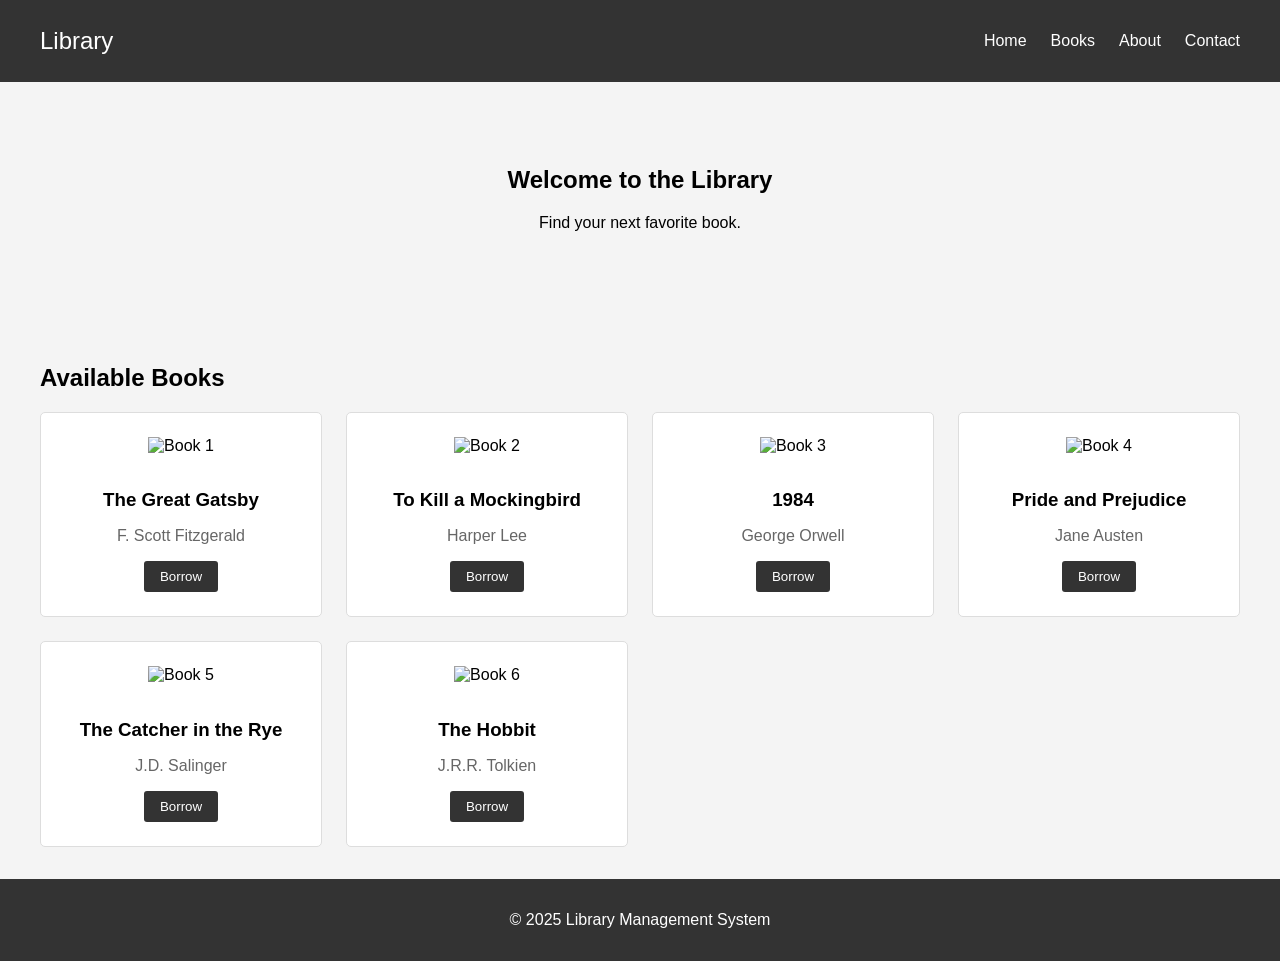
==== index.html @ 708ff2c1 "feat: Create initial homepage template for library management system This commit introduces the init" ====
<!DOCTYPE html>
<html lang="en">
<head>
    <meta charset="UTF-8">
    <meta name="viewport" content="width=device-width, initial-scale=1.0">
    <title>Library Management</title>
    <link rel="stylesheet" href="css/style.css">
</head>
<body>
    <header>
        <nav>
            <div class="logo">
                <a href="index.html">Library</a>
            </div>
            <ul>
                <li><a href="index.html">Home</a></li>
                <li><a href="#">Books</a></li>
                <li><a href="#">About</a></li>
                <li><a href="#">Contact</a></li>
            </ul>
        </nav>
    </header>

    <main>
        <section class="hero">
            <h1>Welcome to the Library</h1>
            <p>Find your next favorite book.</p>
        </section>

        <section class="books-grid">
            <h2>Available Books</h2>
            <div class="books-container">
                <div class="book-card">
                    <img src="https://via.placeholder.com/150/0000FF/FFFFFF?text=Book" alt="Book 1">
                    <h3>The Great Gatsby</h3>
                    <p>F. Scott Fitzgerald</p>
                    <button>Borrow</button>
                </div>
                <div class="book-card">
                    <img src="https://via.placeholder.com/150/FF0000/FFFFFF?text=Book" alt="Book 2">
                    <h3>To Kill a Mockingbird</h3>
                    <p>Harper Lee</p>
                    <button>Borrow</button>
                </div>
                <div class="book-card">
                    <img src="https://via.placeholder.com/150/00FF00/FFFFFF?text=Book" alt="Book 3">
                    <h3>1984</h3>
                    <p>George Orwell</p>
                    <button>Borrow</button>
                </div>
                 <div class="book-card">
                    <img src="https://via.placeholder.com/150/FFFF00/FFFFFF?text=Book" alt="Book 4">
                    <h3>Pride and Prejudice</h3>
                    <p>Jane Austen</p>
                    <button>Borrow</button>
                </div>
                 <div class="book-card">
                    <img src="https://via.placeholder.com/150/FF00FF/FFFFFF?text=Book" alt="Book 5">
                    <h3>The Catcher in the Rye</h3>
                    <p>J.D. Salinger</p>
                    <button>Borrow</button>
                </div>
                 <div class="book-card">
                    <img src="https://via.placeholder.com/150/00FFFF/FFFFFF?text=Book" alt="Book 6">
                    <h3>The Hobbit</h3>
                    <p>J.R.R. Tolkien</p>
                    <button>Borrow</button>
                </div>
            </div>
        </section>
    </main>

    <footer>
        <p>&copy; 2025 Library Management System</p>
    </footer>

    <script src="js/script.js"></script>
</body>
</html>
---- css/style.css ----
body {
    font-family: sans-serif;
    margin: 0;
    background-color: #f4f4f4;
}

header {
    background-color: #333;
    color: #fff;
    padding: 1rem 0;
}

nav {
    display: flex;
    justify-content: space-between;
    align-items: center;
    max-width: 1200px;
    margin: 0 auto;
    padding: 0 2rem;
}

.logo a {
    color: #fff;
    text-decoration: none;
    font-size: 1.5rem;
}

nav ul {
    list-style: none;
    display: flex;
}

nav ul li {
    margin-left: 1.5rem;
}

nav ul li a {
    color: #fff;
    text-decoration: none;
}

.hero {
    text-align: center;
    padding: 4rem 2rem;
}

.books-grid {
    padding: 2rem;
    max-width: 1200px;
    margin: 0 auto;
}

.books-container {
    display: grid;
    grid-template-columns: repeat(auto-fit, minmax(250px, 1fr));
    gap: 1.5rem;
}

.book-card {
    background-color: #fff;
    border: 1px solid #ddd;
    border-radius: 5px;
    padding: 1.5rem;
    text-align: center;
}

.book-card img {
    max-width: 100%;
    height: auto;
    margin-bottom: 1rem;
}

.book-card h3 {
    margin-bottom: 0.5rem;
}

.book-card p {
    color: #666;
    margin-bottom: 1rem;
}

.book-card button {
    background-color: #333;
    color: #fff;
    border: none;
    padding: 0.5rem 1rem;
    cursor: pointer;
    border-radius: 3px;
    transition: background-color 0.3s;
}

.book-card:hover {
    transform: scale(1.05);
    box-shadow: 0 0 10px rgba(0, 0, 0, 0.2);
    transition: transform 0.3s, box-shadow 0.3s;
}

.book-card button:hover {
    background-color: #555;
}

footer {
    background-color: #333;
    color: #fff;
    text-align: center;
    padding: 1rem 0;
    position: relative;
    bottom: 0;
    width: 100%;
}
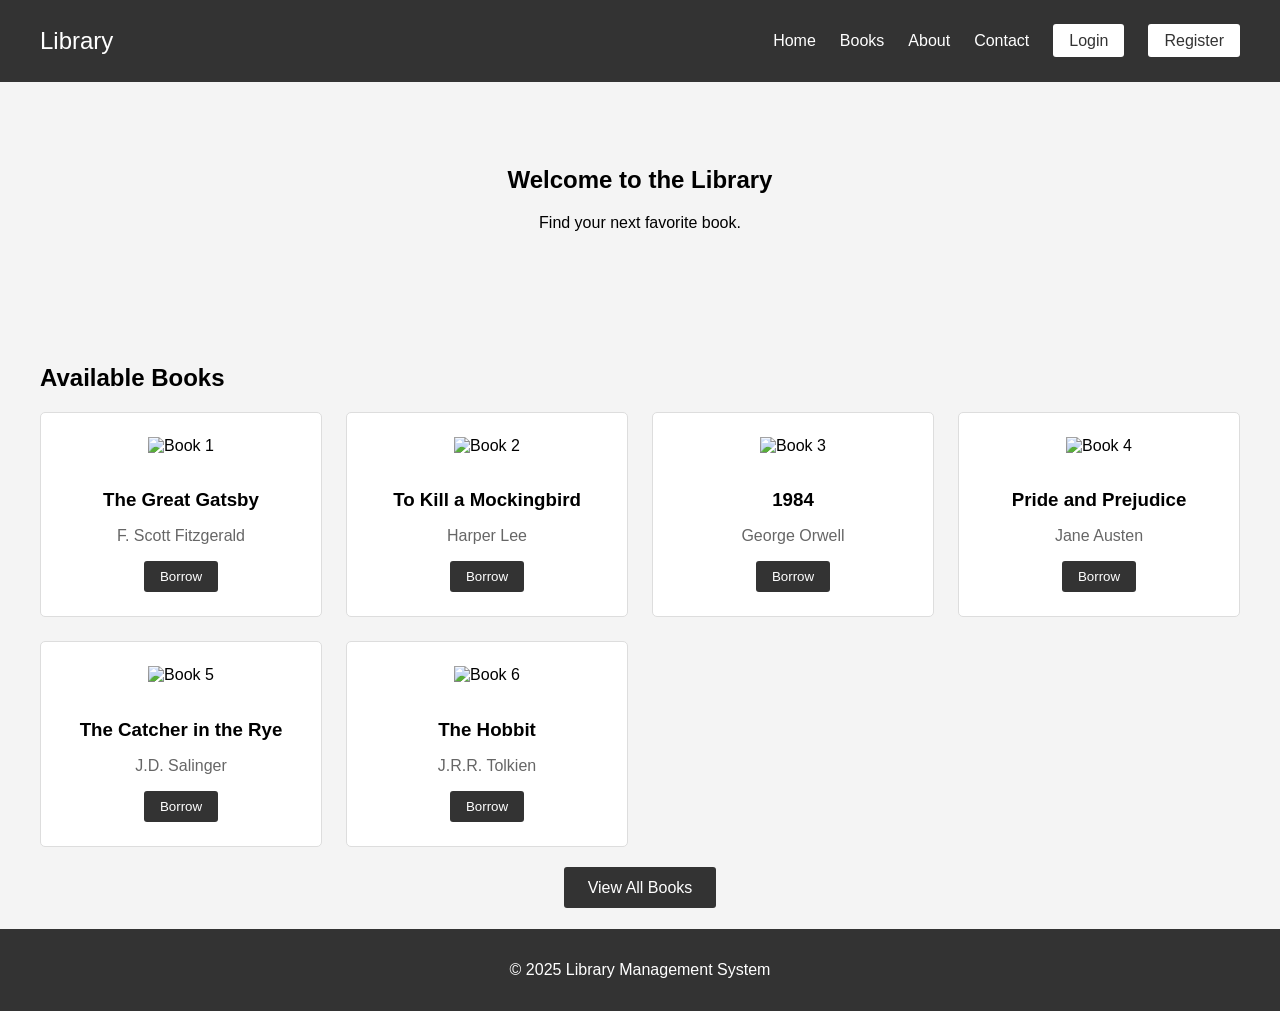
==== commit d95af295: "feat: Add login/register pages and update navigation This commit introduces the following changes:  " ====
--- a/index.html
+++ b/index.html
@@ -17,6 +17,8 @@
                 <li><a href="#">Books</a></li>
                 <li><a href="#">About</a></li>
                 <li><a href="#">Contact</a></li>
+                <li><a href="login.html" class="btn">Login</a></li>
+                <li><a href="register.html" class="btn">Register</a></li>
             </ul>
         </nav>
     </header>
@@ -67,6 +69,9 @@
                     <button>Borrow</button>
                 </div>
             </div>
+             <div class="view-all-books">
+                <a href="#">View All Books</a>
+            </div>
         </section>
     </main>
 
--- a/css/style.css
+++ b/css/style.css
@@ -37,6 +37,35 @@
 nav ul li a {
     color: #fff;
     text-decoration: none;
+    position: relative;
+    padding: 5px 0;
+}
+
+nav ul li a::after {
+    content: '';
+    position: absolute;
+    bottom: 0;
+    left: 0;
+    width: 0;
+    height: 2px;
+    background-color: #fff;
+    transition: width 0.3s;
+}
+
+nav ul li a:hover::after {
+    width: 100%;
+}
+
+.btn {
+    background-color: #fff;
+    color: #333;
+    padding: 0.5rem 1rem;
+    border-radius: 3px;
+    text-decoration: none;
+}
+
+.btn:hover {
+    background-color: #ddd;
 }
 
 .hero {
@@ -99,6 +128,24 @@
     background-color: #555;
 }
 
+.view-all-books {
+    text-align: center;
+    margin-top: 2rem;
+}
+
+.view-all-books a {
+    background-color: #333;
+    color: #fff;
+    padding: 0.75rem 1.5rem;
+    border-radius: 3px;
+    text-decoration: none;
+    transition: background-color 0.3s;
+}
+
+.view-all-books a:hover {
+    background-color: #555;
+}
+
 footer {
     background-color: #333;
     color: #fff;
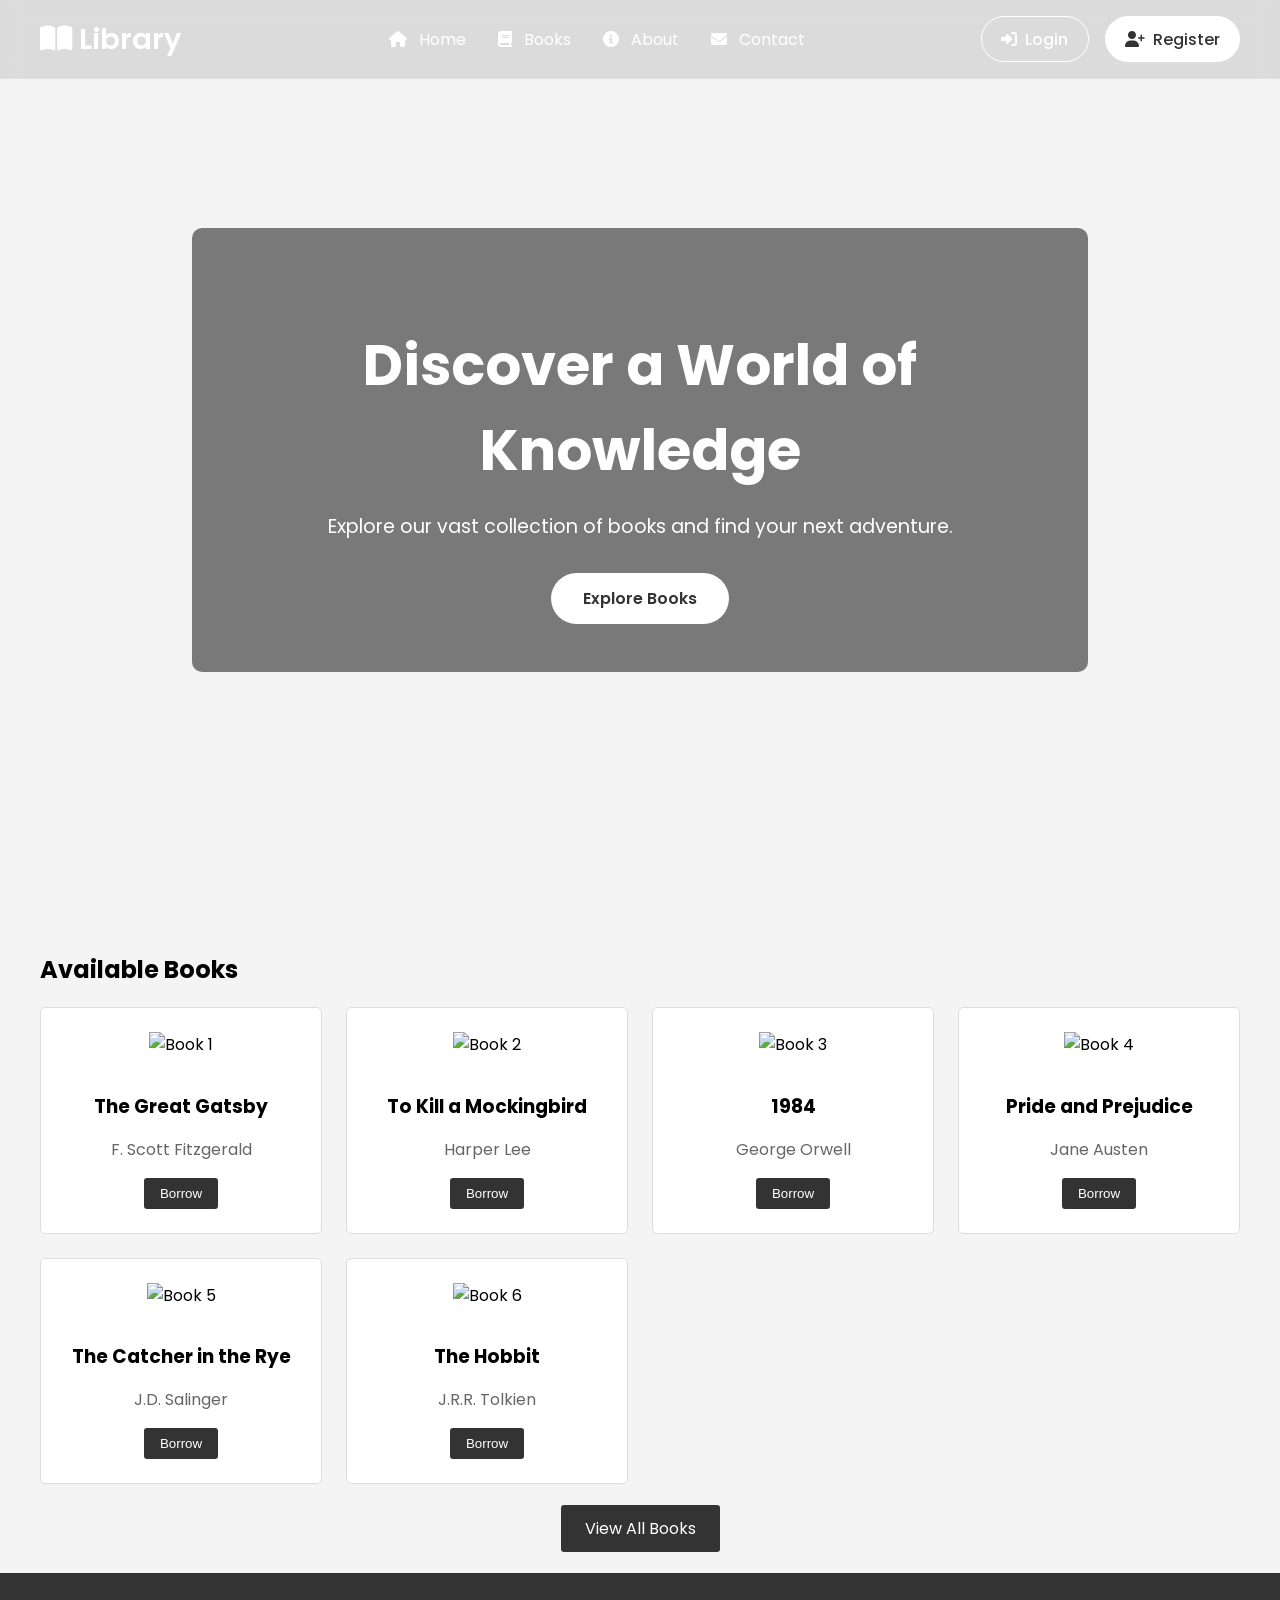
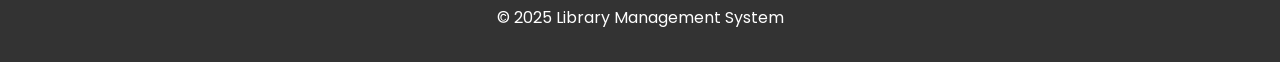
==== commit af0d0b27: "feat: Complete visual redesign of the library management template This commit introduces a complete " ====
--- a/index.html
+++ b/index.html
@@ -5,37 +5,45 @@
     <meta name="viewport" content="width=device-width, initial-scale=1.0">
     <title>Library Management</title>
     <link rel="stylesheet" href="css/style.css">
+    <link rel="stylesheet" href="https://cdnjs.cloudflare.com/ajax/libs/font-awesome/6.5.2/css/all.min.css">
 </head>
 <body>
     <header>
         <nav>
             <div class="logo">
-                <a href="index.html">Library</a>
+                <a href="index.html"><i class="fas fa-book-open"></i> Library</a>
             </div>
             <ul>
-                <li><a href="index.html">Home</a></li>
-                <li><a href="#">Books</a></li>
-                <li><a href="#">About</a></li>
-                <li><a href="#">Contact</a></li>
-                <li><a href="login.html" class="btn">Login</a></li>
-                <li><a href="register.html" class="btn">Register</a></li>
+                <li><a href="index.html"><i class="fas fa-home"></i> Home</a></li>
+                <li><a href="#"><i class="fas fa-book"></i> Books</a></li>
+                <li><a href="#"><i class="fas fa-info-circle"></i> About</a></li>
+                <li><a href="#"><i class="fas fa-envelope"></i> Contact</a></li>
             </ul>
+            <div class="auth-buttons">
+                <a href="login.html" class="btn btn-login"><i class="fas fa-sign-in-alt"></i> Login</a>
+                <a href="register.html" class="btn btn-register"><i class="fas fa-user-plus"></i> Register</a>
+            </div>
         </nav>
     </header>
 
     <main>
         <section class="hero">
-            <h1>Welcome to the Library</h1>
-            <p>Find your next favorite book.</p>
+            <div class="hero-content">
+                <h1>Discover a World of Knowledge</h1>
+                <p>Explore our vast collection of books and find your next adventure.</p>
+                <a href="#" class="btn btn-hero">Explore Books</a>
+            </div>
         </section>
 
         <section class="books-grid">
             <h2>Available Books</h2>
             <div class="books-container">
                 <div class="book-card">
-                    <img src="https://via.placeholder.com/150/0000FF/FFFFFF?text=Book" alt="Book 1">
-                    <h3>The Great Gatsby</h3>
-                    <p>F. Scott Fitzgerald</p>
+                    <a href="book-details.html">
+                        <img src="https://via.placeholder.com/150/0000FF/FFFFFF?text=Book" alt="Book 1">
+                        <h3>The Great Gatsby</h3>
+                        <p>F. Scott Fitzgerald</p>
+                    </a>
                     <button>Borrow</button>
                 </div>
                 <div class="book-card">
--- a/css/style.css
+++ b/css/style.css
@@ -1,13 +1,24 @@
+@import url('https://fonts.googleapis.com/css2?family=Poppins:wght@300;400;500;600;700&display=swap');
+
+* {
+    transition: all 0.2s ease-in-out;
+}
+
 body {
-    font-family: sans-serif;
+    font-family: 'Poppins', sans-serif;
     margin: 0;
     background-color: #f4f4f4;
 }
 
 header {
-    background-color: #333;
-    color: #fff;
+    background-color: rgba(0, 0, 0, 0.1);
+    backdrop-filter: blur(10px);
     padding: 1rem 0;
+    position: fixed;
+    width: 100%;
+    top: 0;
+    z-index: 1000;
+    border-bottom: 1px solid rgba(255, 255, 255, 0.2);
 }
 
 nav {
@@ -22,23 +33,32 @@
 .logo a {
     color: #fff;
     text-decoration: none;
-    font-size: 1.5rem;
+    font-size: 1.8rem;
+    font-weight: 600;
 }
 
 nav ul {
     list-style: none;
     display: flex;
+    align-items: center;
+    margin: 0;
+    padding: 0;
 }
 
 nav ul li {
-    margin-left: 1.5rem;
+    margin-left: 2rem;
 }
 
 nav ul li a {
     color: #fff;
     text-decoration: none;
+    font-size: 1rem;
+    padding: 0.5rem 0;
     position: relative;
-    padding: 5px 0;
+}
+
+nav ul li a i {
+    margin-right: 0.5rem;
 }
 
 nav ul li a::after {
@@ -56,21 +76,81 @@
     width: 100%;
 }
 
+.auth-buttons {
+    display: flex;
+    gap: 1rem;
+}
+
 .btn {
+    padding: 0.6rem 1.2rem;
+    border-radius: 50px;
+    text-decoration: none;
+    font-weight: 500;
+    display: inline-flex;
+    align-items: center;
+    gap: 0.5rem;
+}
+
+.btn-login {
+    background-color: transparent;
+    border: 1px solid #fff;
+    color: #fff;
+}
+
+.btn-login:hover {
     background-color: #fff;
     color: #333;
-    padding: 0.5rem 1rem;
-    border-radius: 3px;
-    text-decoration: none;
-}
-
-.btn:hover {
+}
+
+.btn-register {
+    background-color: #fff;
+    color: #333;
+    border: 1px solid #fff;
+}
+
+.btn-register:hover {
+    background-color: transparent;
+    color: #fff;
+}
+
+.hero {
+    background: url('https://images.unsplash.com/photo-1521587760476-6c12a4b040da?q=80&w=2070&auto=format&fit=crop&ixlib=rb-4.0.3&ixid=M3wxMjA3fDB8MHxwaG90by1wYWdlfHx8fGVufDB8fHx8fA%3D%3D') no-repeat center center/cover;
+    height: 100vh;
+    display: flex;
+    align-items: center;
+    justify-content: center;
+    text-align: center;
+    color: #fff;
+}
+
+.hero-content {
+    max-width: 800px;
+    background-color: rgba(0, 0, 0, 0.5);
+    padding: 3rem;
+    border-radius: 10px;
+}
+
+.hero h1 {
+    font-size: 3.5rem;
+    margin-bottom: 1rem;
+}
+
+.hero p {
+    font-size: 1.2rem;
+    margin-bottom: 2rem;
+}
+
+.btn-hero {
+    background-color: #fff;
+    color: #333;
+    padding: 0.8rem 2rem;
+    border-radius: 50px;
+    text-decoration: none;
+    font-weight: 600;
+}
+
+.btn-hero:hover {
     background-color: #ddd;
-}
-
-.hero {
-    text-align: center;
-    padding: 4rem 2rem;
 }
 
 .books-grid {
@@ -106,6 +186,11 @@
 .book-card p {
     color: #666;
     margin-bottom: 1rem;
+}
+
+.book-card a {
+    text-decoration: none;
+    color: inherit;
 }
 
 .book-card button {
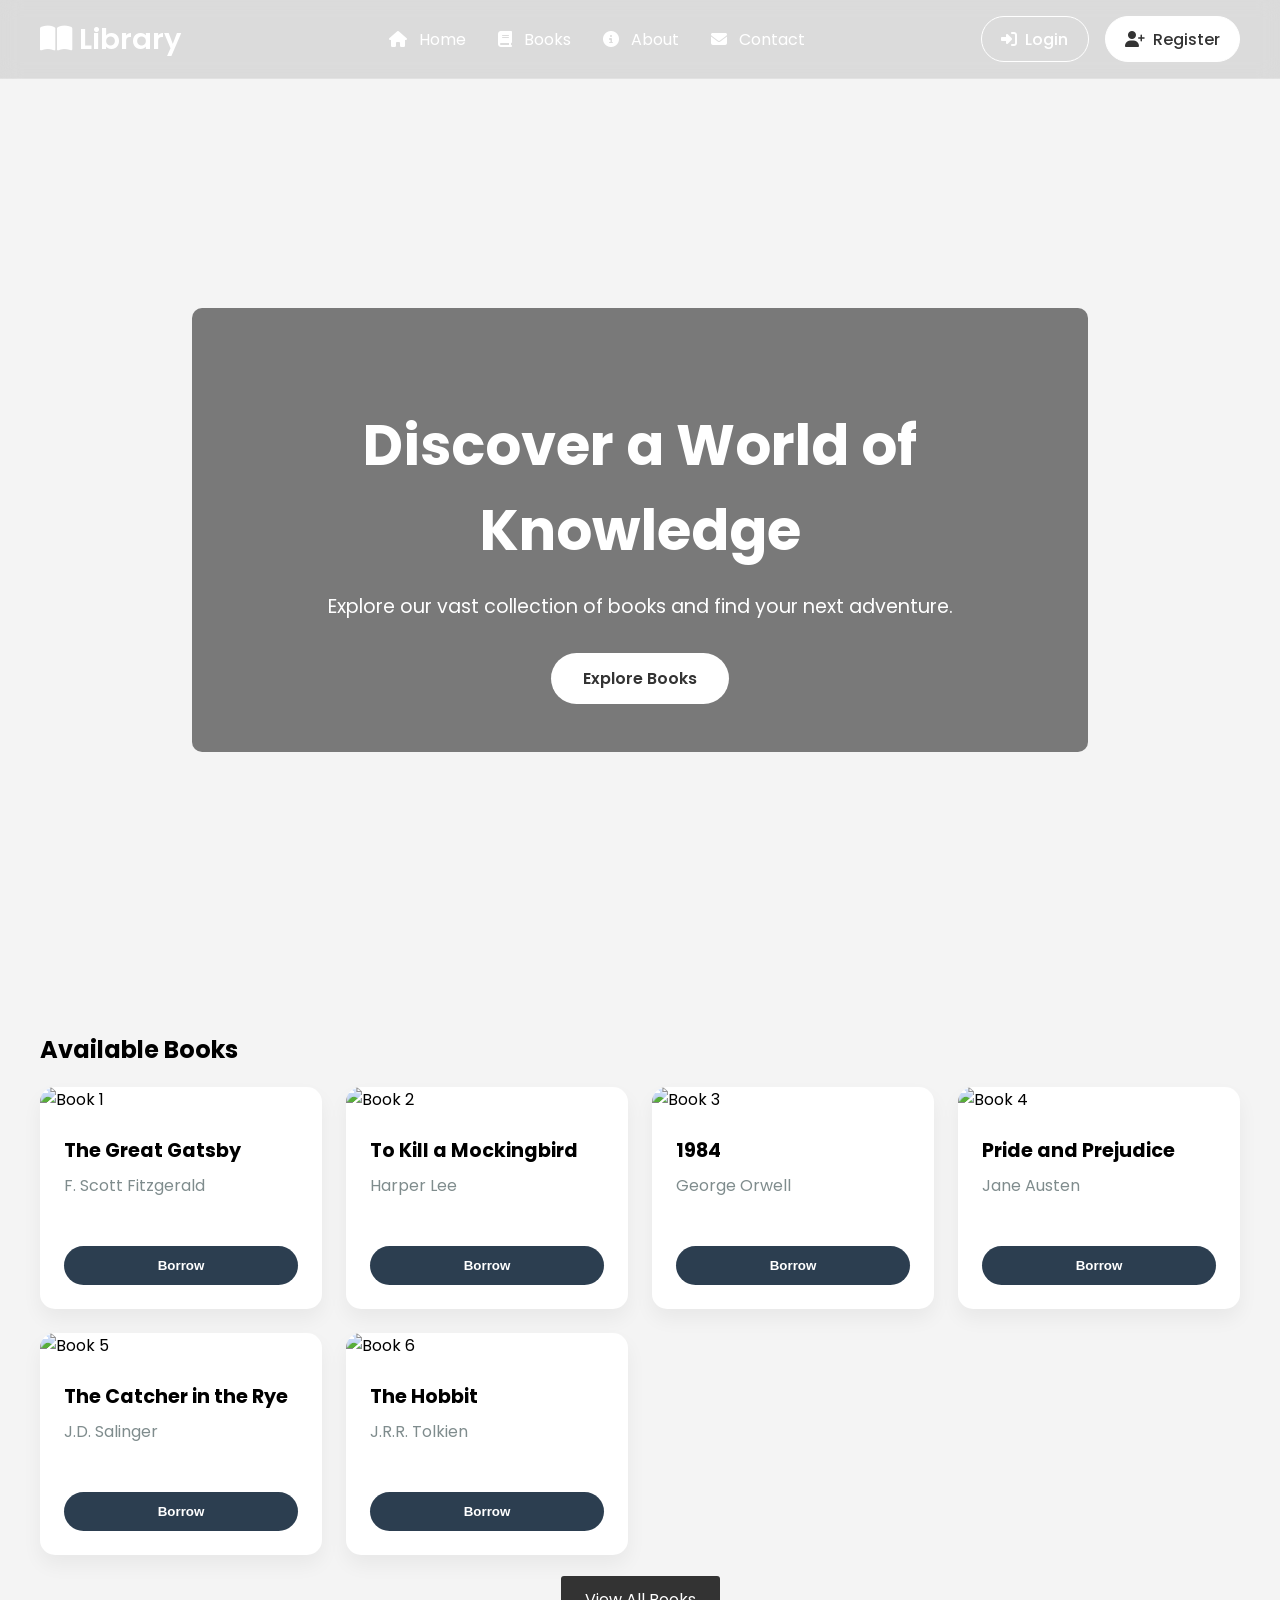
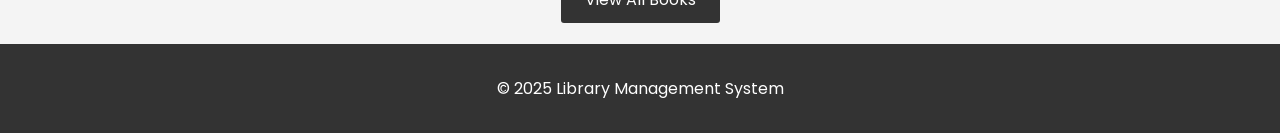
==== commit d1ee0f8a: "Fix UI bugs and improve design - Fixes alignment issues on login and registration forms. - Corrects " ====
--- a/index.html
+++ b/index.html
@@ -40,41 +40,87 @@
             <div class="books-container">
                 <div class="book-card">
                     <a href="book-details.html">
-                        <img src="https://via.placeholder.com/150/0000FF/FFFFFF?text=Book" alt="Book 1">
-                        <h3>The Great Gatsby</h3>
-                        <p>F. Scott Fitzgerald</p>
+                        <img src="https://images.unsplash.com/photo-1544947950-fa07a98d237f?q=80&w=1887&auto=format&fit=crop" alt="Book 1">
                     </a>
-                    <button>Borrow</button>
+                    <div class="book-card-content">
+                        <a href="book-details.html">
+                            <h3>The Great Gatsby</h3>
+                            <p>F. Scott Fitzgerald</p>
+                        </a>
+                    </div>
+                    <div class="book-card-footer">
+                        <button class="btn-borrow">Borrow</button>
+                    </div>
                 </div>
                 <div class="book-card">
-                    <img src="https://via.placeholder.com/150/FF0000/FFFFFF?text=Book" alt="Book 2">
-                    <h3>To Kill a Mockingbird</h3>
-                    <p>Harper Lee</p>
-                    <button>Borrow</button>
+                    <a href="book-details.html">
+                        <img src="https://images.unsplash.com/photo-1589829085411-b6a2f447e711?q=80&w=1887&auto=format&fit=crop" alt="Book 2">
+                    </a>
+                    <div class="book-card-content">
+                        <a href="book-details.html">
+                            <h3>To Kill a Mockingbird</h3>
+                            <p>Harper Lee</p>
+                        </a>
+                    </div>
+                    <div class="book-card-footer">
+                        <button class="btn-borrow">Borrow</button>
+                    </div>
                 </div>
                 <div class="book-card">
-                    <img src="https://via.placeholder.com/150/00FF00/FFFFFF?text=Book" alt="Book 3">
-                    <h3>1984</h3>
-                    <p>George Orwell</p>
-                    <button>Borrow</button>
+                    <a href="book-details.html">
+                        <img src="https://images.unsplash.com/photo-1551029412-a9b75b931a6a?q=80&w=1887&auto=format&fit=crop" alt="Book 3">
+                    </a>
+                    <div class="book-card-content">
+                        <a href="book-details.html">
+                            <h3>1984</h3>
+                            <p>George Orwell</p>
+                        </a>
+                    </div>
+                    <div class="book-card-footer">
+                        <button class="btn-borrow">Borrow</button>
+                    </div>
                 </div>
-                 <div class="book-card">
-                    <img src="https://via.placeholder.com/150/FFFF00/FFFFFF?text=Book" alt="Book 4">
-                    <h3>Pride and Prejudice</h3>
-                    <p>Jane Austen</p>
-                    <button>Borrow</button>
+                <div class="book-card">
+                    <a href="book-details.html">
+                        <img src="https://images.unsplash.com/photo-1572565615594-53c0720473a2?q=80&w=1887&auto=format&fit=crop" alt="Book 4">
+                    </a>
+                    <div class="book-card-content">
+                        <a href="book-details.html">
+                            <h3>Pride and Prejudice</h3>
+                            <p>Jane Austen</p>
+                        </a>
+                    </div>
+                    <div class="book-card-footer">
+                        <button class="btn-borrow">Borrow</button>
+                    </div>
                 </div>
-                 <div class="book-card">
-                    <img src="https://via.placeholder.com/150/FF00FF/FFFFFF?text=Book" alt="Book 5">
-                    <h3>The Catcher in the Rye</h3>
-                    <p>J.D. Salinger</p>
-                    <button>Borrow</button>
+                <div class="book-card">
+                    <a href="book-details.html">
+                        <img src="https://images.unsplash.com/photo-1549643622-48a529b3524b?q=80&w=1887&auto=format&fit=crop" alt="Book 5">
+                    </a>
+                    <div class="book-card-content">
+                        <a href="book-details.html">
+                            <h3>The Catcher in the Rye</h3>
+                            <p>J.D. Salinger</p>
+                        </a>
+                    </div>
+                    <div class="book-card-footer">
+                        <button class="btn-borrow">Borrow</button>
+                    </div>
                 </div>
-                 <div class="book-card">
-                    <img src="https://via.placeholder.com/150/00FFFF/FFFFFF?text=Book" alt="Book 6">
-                    <h3>The Hobbit</h3>
-                    <p>J.R.R. Tolkien</p>
-                    <button>Borrow</button>
+                <div class="book-card">
+                    <a href="book-details.html">
+                        <img src="https://images.unsplash.com/photo-1521587760476-6c12a4b040da?q=80&w=2070&auto=format&fit=crop" alt="Book 6">
+                    </a>
+                    <div class="book-card-content">
+                        <a href="book-details.html">
+                            <h3>The Hobbit</h3>
+                            <p>J.R.R. Tolkien</p>
+                        </a>
+                    </div>
+                    <div class="book-card-footer">
+                        <button class="btn-borrow">Borrow</button>
+                    </div>
                 </div>
             </div>
              <div class="view-all-books">
--- a/css/style.css
+++ b/css/style.css
@@ -113,6 +113,10 @@
     color: #fff;
 }
 
+main {
+    padding-top: 80px;
+}
+
 .hero {
     background: url('https://images.unsplash.com/photo-1521587760476-6c12a4b040da?q=80&w=2070&auto=format&fit=crop&ixlib=rb-4.0.3&ixid=M3wxMjA3fDB8MHxwaG90by1wYWdlfHx8fGVufDB8fHx8fA%3D%3D') no-repeat center center/cover;
     height: 100vh;
@@ -167,50 +171,67 @@
 
 .book-card {
     background-color: #fff;
-    border: 1px solid #ddd;
-    border-radius: 5px;
+    border-radius: 15px;
+    overflow: hidden;
+    box-shadow: 0 10px 20px rgba(0, 0, 0, 0.05);
+    display: flex;
+    flex-direction: column;
+    text-align: left;
+}
+
+.book-card img {
+    width: 100%;
+    height: 300px;
+    object-fit: cover;
+}
+
+.book-card-content {
     padding: 1.5rem;
-    text-align: center;
-}
-
-.book-card img {
-    max-width: 100%;
-    height: auto;
-    margin-bottom: 1rem;
-}
-
-.book-card h3 {
-    margin-bottom: 0.5rem;
-}
-
-.book-card p {
-    color: #666;
-    margin-bottom: 1rem;
+    flex-grow: 1;
+    display: flex;
+    flex-direction: column;
+}
+
+.book-card-content h3 {
+    margin: 0 0 0.5rem 0;
+    font-size: 1.2rem;
+}
+
+.book-card-content p {
+    color: #7f8c8d;
+    margin: 0 0 1.5rem 0;
+    flex-grow: 1;
 }
 
 .book-card a {
     text-decoration: none;
     color: inherit;
-}
-
-.book-card button {
-    background-color: #333;
+    display: block;
+}
+
+.book-card-footer {
+    padding: 0 1.5rem 1.5rem 1.5rem;
+}
+
+.book-card .btn-borrow {
+    background-color: #2c3e50;
     color: #fff;
     border: none;
-    padding: 0.5rem 1rem;
+    padding: 0.75rem 1.5rem;
+    border-radius: 50px;
     cursor: pointer;
-    border-radius: 3px;
-    transition: background-color 0.3s;
+    width: 100%;
+    text-align: center;
+    font-weight: 600;
 }
 
 .book-card:hover {
-    transform: scale(1.05);
-    box-shadow: 0 0 10px rgba(0, 0, 0, 0.2);
-    transition: transform 0.3s, box-shadow 0.3s;
-}
-
-.book-card button:hover {
-    background-color: #555;
+    transform: translateY(-10px);
+    box-shadow: 0 15px 30px rgba(0, 0, 0, 0.1);
+}
+
+.book-card .btn-borrow:hover {
+    background-color: #34495e;
 }
 
 .view-all-books {
